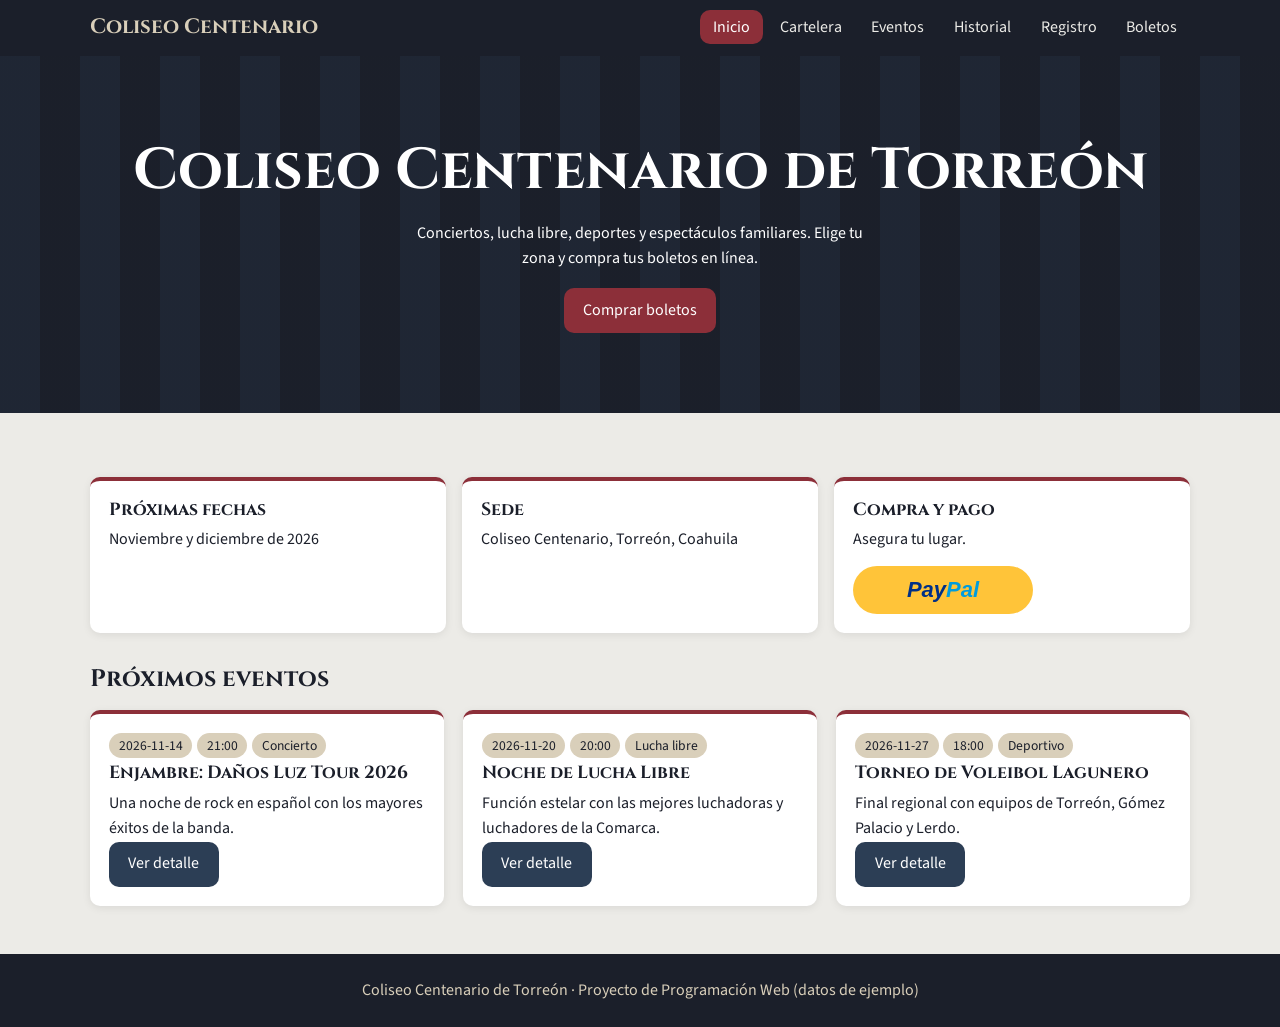
==== Web/index.html @ 9a9e8e97 "Version NO final del proyecto" ====
<!DOCTYPE html>
<html lang="es">
<head>
<meta charset="UTF-8">
<meta name="viewport" content="width=device-width, initial-scale=1.0">
<title>Inicio | Coliseo Centenario</title>
<link href="https://fonts.googleapis.com/css2?family=Cinzel:wght@600;700&family=Source+Sans+3:wght@400;600&display=swap" rel="stylesheet">
<link rel="stylesheet" href="../Estilos/estilos.css">
<script src="app.js"></script>
</head>
<body data-pagina="index">
<header class="cabecera" id="cabecera"></header>
<section class="banner"><div class="contenedor"><h1>Coliseo Centenario de Torreón</h1><p>Conciertos, lucha libre, deportes y espectáculos familiares. Elige tu zona y compra tus boletos en línea.</p><a class="btn" href="boletos.html">Comprar boletos</a></div></section>
<main><div class="contenedor"><div class="datos"><div class="tarjeta"><h3>Próximas fechas</h3><p>Noviembre y diciembre de 2026</p></div><div class="tarjeta"><h3>Sede</h3><p>Coliseo Centenario, Torreón, Coahuila</p></div><div class="tarjeta"><h3>Compra y pago</h3><p>Asegura tu lugar.</p><a href="boletos.html"><img class="paypal" src="../Recursos/paypal.svg" alt="Pagar con PayPal"></a></div></div><h2>Próximos eventos</h2><div class="grid" id="proximos"></div></div></main>
<footer class="pie" id="pie"></footer>
</body>
</html>
---- Estilos/estilos.css ----
:root{--tinta:#1b1f2a;--piedra:#ecebe7;--arena:#d9cfba;--sangre:#8c2f39;--azul:#2c3e55;--blanco:#fff;--r:10px}
*{box-sizing:border-box;margin:0}
body{font-family:"Source Sans 3",system-ui,sans-serif;color:var(--tinta);background:var(--piedra);line-height:1.6}
h1,h2,h3{font-family:Cinzel,Georgia,serif;line-height:1.2}
a{color:var(--sangre)}
:focus-visible{outline:3px solid var(--sangre);outline-offset:2px}
.contenedor{width:min(1100px,92%);margin:auto}
.cabecera{background:var(--tinta);position:sticky;top:0;z-index:5}
.cabecera .contenedor{display:flex;justify-content:space-between;align-items:center;flex-wrap:wrap;gap:.5rem;padding:.7rem 0}
.logo{font-family:Cinzel,serif;color:var(--arena);font-size:1.3rem;text-decoration:none;font-weight:700}
.menu{display:flex;flex-wrap:wrap;gap:.25rem;list-style:none;padding:0}
.menu a{color:var(--piedra);text-decoration:none;padding:.4rem .8rem;border-radius:var(--r)}
.menu a:hover,.menu a.activo{background:var(--sangre);color:var(--blanco)}
.banner{background:linear-gradient(rgba(27,31,42,.78),rgba(27,31,42,.78)),repeating-linear-gradient(90deg,var(--azul) 0 40px,var(--tinta) 40px 80px);color:var(--blanco);padding:5rem 0;text-align:center}
.banner h1{font-size:clamp(2rem,6vw,3.6rem)}
.banner p{max-width:60ch;margin:1rem auto}
main{padding:2rem 0 3rem}
main h2{margin-bottom:1rem}
.grid{display:grid;gap:1.2rem;grid-template-columns:repeat(auto-fit,minmax(250px,1fr))}
.datos{display:grid;grid-template-columns:repeat(3,1fr);gap:1rem;margin:2rem 0}
.tarjeta{background:var(--blanco);border-radius:var(--r);padding:1.2rem;border-top:4px solid var(--sangre);box-shadow:0 2px 8px rgba(0,0,0,.08)}
.tarjeta h3{font-size:1.1rem;margin-bottom:.4rem}
.etiqueta{display:inline-block;background:var(--arena);padding:.1rem .6rem;border-radius:99px;font-size:.85rem;margin:0 .3rem .3rem 0}
.btn{display:inline-block;background:var(--sangre);color:var(--blanco);padding:.6rem 1.2rem;border:0;border-radius:var(--r);font:inherit;cursor:pointer;text-decoration:none}
.btn:hover{background:var(--tinta)}
.btn.sec{background:var(--azul)}
.paypal{height:48px;display:block;margin-top:.8rem}
.filtros{display:flex;flex-wrap:wrap;gap:1rem;background:var(--arena);padding:1rem;border-radius:var(--r);margin-bottom:1.5rem}
label{display:flex;flex-direction:column;font-weight:600;gap:.25rem}
input,select,textarea{font:inherit;padding:.55rem;border:1px solid #9aa;border-radius:6px;background:var(--blanco);min-width:200px}
form{background:var(--blanco);padding:1.5rem;border-radius:var(--r);display:grid;gap:1rem;max-width:640px}
input.error,select.error,textarea.error{border-color:#c00;background:#fff3f3}
.msg-error{color:#b00;font-size:.9rem;font-weight:400}
.oculto{display:none!important}
.campos{display:grid;gap:1rem}
.ok{background:#e4f3e6;border-left:5px solid #2c7a3d;padding:1rem;border-radius:6px;margin-top:1rem}
.precio{font-family:Cinzel,serif;font-size:2.4rem;color:var(--sangre)}
.pie{background:var(--tinta);color:var(--arena);text-align:center;padding:1.5rem 0}
@media(max-width:700px){.datos{grid-template-columns:1fr}.menu{width:100%}.filtros label,input,select{width:100%}}
@media(prefers-reduced-motion:no-preference){.tarjeta{transition:transform .2s}.tarjeta:hover{transform:translateY(-3px)}}
.mapa{width:min(460px,100%);display:block;margin:auto}
.zona{cursor:pointer;opacity:.82;transition:opacity .15s}
.zona:hover,.zona.sel{opacity:1}
.zona.sel{filter:drop-shadow(0 0 4px #000)}
.zona.agotada{opacity:.2;cursor:not-allowed}
.escenario{fill:var(--tinta)}
.mapa text{font:600 10px Arial;fill:#fff;pointer-events:none}
.leyenda{display:flex;flex-wrap:wrap;gap:.5rem;margin:1rem 0}
.compra{display:grid;grid-template-columns:1.2fr 1fr;gap:1.5rem}
@media(max-width:800px){.compra{grid-template-columns:1fr}}
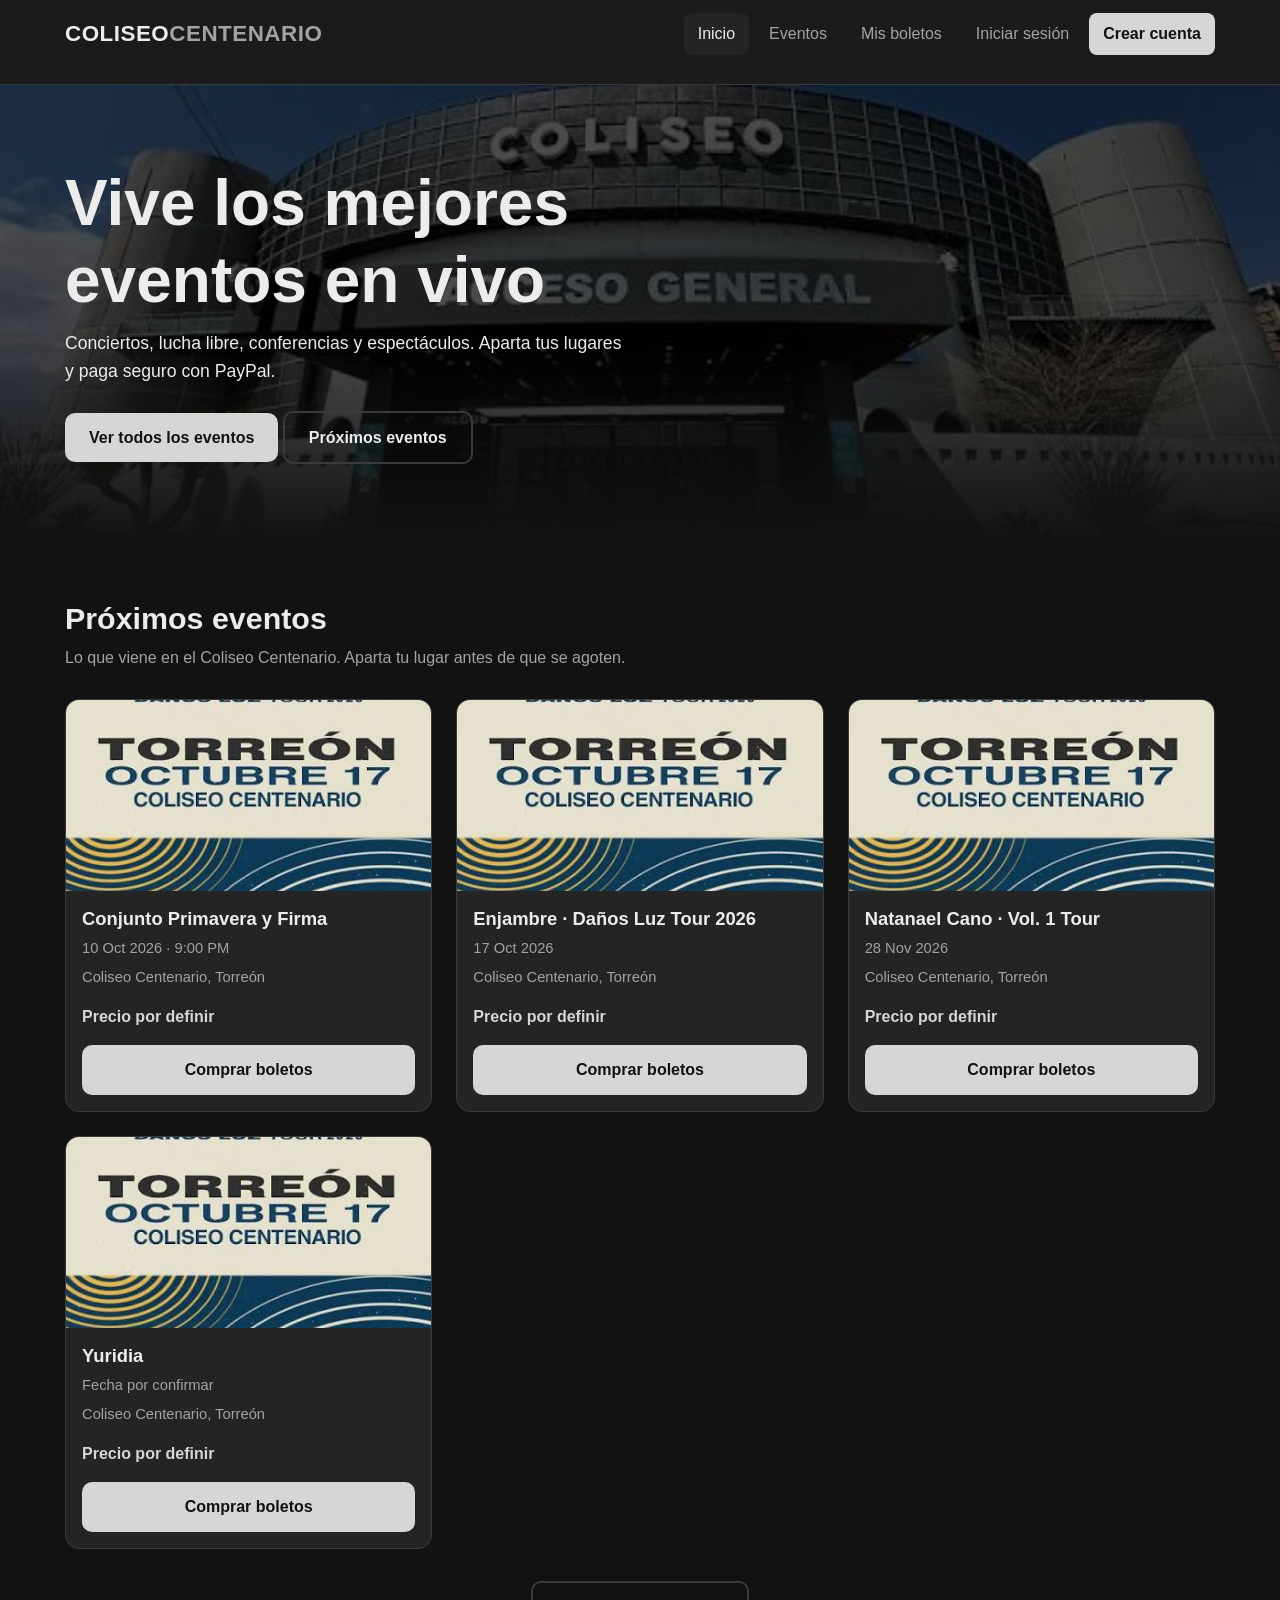
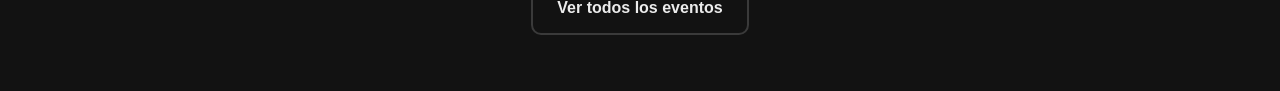
==== commit 24a84479: "reestructuracion de la pagina" ====
--- a/Web/index.html
+++ b/Web/index.html
@@ -1,17 +1,110 @@
 <!DOCTYPE html>
-<html lang="es">
+<html lang="en">
 <head>
-<meta charset="UTF-8">
-<meta name="viewport" content="width=device-width, initial-scale=1.0">
-<title>Inicio | Coliseo Centenario</title>
-<link href="https://fonts.googleapis.com/css2?family=Cinzel:wght@600;700&family=Source+Sans+3:wght@400;600&display=swap" rel="stylesheet">
-<link rel="stylesheet" href="../Estilos/estilos.css">
-<script src="app.js"></script>
+    <meta charset="UTF-8">
+    <meta name="viewport" content="width=device-width, initial-scale=1.0">
+    <title>ColiseoCentenario</title>
+    <link rel="stylesheet" href="../Estilos/estilos.css">
 </head>
-<body data-pagina="index">
-<header class="cabecera" id="cabecera"></header>
-<section class="banner"><div class="contenedor"><h1>Coliseo Centenario de Torreón</h1><p>Conciertos, lucha libre, deportes y espectáculos familiares. Elige tu zona y compra tus boletos en línea.</p><a class="btn" href="boletos.html">Comprar boletos</a></div></section>
-<main><div class="contenedor"><div class="datos"><div class="tarjeta"><h3>Próximas fechas</h3><p>Noviembre y diciembre de 2026</p></div><div class="tarjeta"><h3>Sede</h3><p>Coliseo Centenario, Torreón, Coahuila</p></div><div class="tarjeta"><h3>Compra y pago</h3><p>Asegura tu lugar.</p><a href="boletos.html"><img class="paypal" src="../Recursos/paypal.svg" alt="Pagar con PayPal"></a></div></div><h2>Próximos eventos</h2><div class="grid" id="proximos"></div></div></main>
-<footer class="pie" id="pie"></footer>
+<body>
+    <!-- =============== MENÚ============================ -->
+    <header class="encabezado">
+        <div class="contenedor barra">
+            <a href="index.html" class="logo">COLISEO<span>CENTENARIO</span></a>
+
+            <nav class="menu">
+                <a href="index.html" class="activo">Inicio</a>
+                <a href="#">Eventos</a>
+                <a href="#">Mis boletos</a>
+                <a href="#">Iniciar sesión</a>
+                <a href="Registro.html" class="boton-menu">Crear cuenta</a>
+            </nav>
+        </div>
+    </header>
+
+    <!-- =============== baner coliseo============================ -->
+    <section class="banner">
+        <img src="../Recursos/coliseo.jpg" alt="Vista del coliseo" class="banner-imagen">
+
+        <div class="contenedor banner-texto">
+            <h1 class="banner-titulo">Vive los mejores eventos en vivo</h1>
+            <p class="banner-descripcion">Conciertos, lucha libre, conferencias y espectáculos. 
+                Aparta tus lugares y paga seguro con PayPal.</p>
+            <a href="#" class="boton">Ver todos los eventos</a>
+            <a href="#proximos" class="boton boton-borde">Próximos eventos</a>
+        </div>
+    </section>
+
+    <!-- =============== proximos============================ -->
+    <section class="seccion" id="proximos">
+    <div class="contenedor">
+
+        <h2 class="seccion-titulo">Próximos eventos</h2>
+        <p class="seccion-subtitulo">Lo que viene en el Coliseo Centenario. Aparta tu lugar antes de que se agoten.</p>
+ 
+        <div class="rejilla">
+        <!-- Evento 2 -->
+            <article class="evento">
+                <div class="evento-cartel">
+                    <img src="../Recursos/enjambre.jpg" alt="Cartel de Conjunto Primavera y Firma" class="evento-imagen">
+                </div>
+                <div class="evento-info">
+                    <h3 class="evento-titulo">Conjunto Primavera y Firma</h3>
+                    <p class="evento-dato">10 Oct 2026 · 9:00 PM</p>
+                    <p class="evento-dato">Coliseo Centenario, Torreón</p>
+                    <p class="evento-precio">Precio por definir</p>
+                    <a href="#" class="boton boton-completo">Comprar boletos</a>
+                </div>
+        </article>
+ 
+        <!-- Evento 3 -->
+        <article class="evento">
+          <div class="evento-cartel">
+            <img src="../Recursos/enjambre.jpg" alt="Cartel de Enjambre, Daños Luz Tour 2026" class="evento-imagen">
+          </div>
+          <div class="evento-info">
+            <h3 class="evento-titulo">Enjambre · Daños Luz Tour 2026</h3>
+            <p class="evento-dato">17 Oct 2026</p>
+            <p class="evento-dato">Coliseo Centenario, Torreón</p>
+            <p class="evento-precio">Precio por definir</p>
+            <a href="#" class="boton boton-completo">Comprar boletos</a>
+          </div>
+        </article>
+        <!-- Evento 8 -->
+        <article class="evento">
+          <div class="evento-cartel">
+            <img src="../Recursos/enjambre.jpg" alt="Cartel de Natanael Cano, Vol. 1 Tour" class="evento-imagen">
+          </div>
+          <div class="evento-info">
+            <h3 class="evento-titulo">Natanael Cano · Vol. 1 Tour</h3>
+            <p class="evento-dato">28 Nov 2026</p>
+            <p class="evento-dato">Coliseo Centenario, Torreón</p>
+            <p class="evento-precio">Precio por definir</p>
+            <a href="#" class="boton boton-completo">Comprar boletos</a>
+          </div>
+        </article>
+ 
+        <!-- Evento 9 -->
+        <article class="evento">
+          <div class="evento-cartel">
+            <img src="../Recursos/enjambre.jpg" alt="Cartel de Yuridia" class="evento-imagen">
+          </div>
+          <div class="evento-info">
+            <h3 class="evento-titulo">Yuridia</h3>
+            <p class="evento-dato">Fecha por confirmar</p>
+            <p class="evento-dato">Coliseo Centenario, Torreón</p>
+            <p class="evento-precio">Precio por definir</p>
+            <a href="#" class="boton boton-completo">Comprar boletos</a>
+          </div>
+        </article>
+ 
+      </div>
+ 
+      <div class="seccion-final">
+        <a href="#" class="boton boton-borde">Ver todos los eventos</a>
+      </div>
+ 
+    </div>
+  </section>
 </body>
 </html>
--- a/Estilos/estilos.css
+++ b/Estilos/estilos.css
@@ -1,50 +1,347 @@
-:root{--tinta:#1b1f2a;--piedra:#ecebe7;--arena:#d9cfba;--sangre:#8c2f39;--azul:#2c3e55;--blanco:#fff;--r:10px}
-*{box-sizing:border-box;margin:0}
-body{font-family:"Source Sans 3",system-ui,sans-serif;color:var(--tinta);background:var(--piedra);line-height:1.6}
-h1,h2,h3{font-family:Cinzel,Georgia,serif;line-height:1.2}
-a{color:var(--sangre)}
-:focus-visible{outline:3px solid var(--sangre);outline-offset:2px}
-.contenedor{width:min(1100px,92%);margin:auto}
-.cabecera{background:var(--tinta);position:sticky;top:0;z-index:5}
-.cabecera .contenedor{display:flex;justify-content:space-between;align-items:center;flex-wrap:wrap;gap:.5rem;padding:.7rem 0}
-.logo{font-family:Cinzel,serif;color:var(--arena);font-size:1.3rem;text-decoration:none;font-weight:700}
-.menu{display:flex;flex-wrap:wrap;gap:.25rem;list-style:none;padding:0}
-.menu a{color:var(--piedra);text-decoration:none;padding:.4rem .8rem;border-radius:var(--r)}
-.menu a:hover,.menu a.activo{background:var(--sangre);color:var(--blanco)}
-.banner{background:linear-gradient(rgba(27,31,42,.78),rgba(27,31,42,.78)),repeating-linear-gradient(90deg,var(--azul) 0 40px,var(--tinta) 40px 80px);color:var(--blanco);padding:5rem 0;text-align:center}
-.banner h1{font-size:clamp(2rem,6vw,3.6rem)}
-.banner p{max-width:60ch;margin:1rem auto}
-main{padding:2rem 0 3rem}
-main h2{margin-bottom:1rem}
-.grid{display:grid;gap:1.2rem;grid-template-columns:repeat(auto-fit,minmax(250px,1fr))}
-.datos{display:grid;grid-template-columns:repeat(3,1fr);gap:1rem;margin:2rem 0}
-.tarjeta{background:var(--blanco);border-radius:var(--r);padding:1.2rem;border-top:4px solid var(--sangre);box-shadow:0 2px 8px rgba(0,0,0,.08)}
-.tarjeta h3{font-size:1.1rem;margin-bottom:.4rem}
-.etiqueta{display:inline-block;background:var(--arena);padding:.1rem .6rem;border-radius:99px;font-size:.85rem;margin:0 .3rem .3rem 0}
-.btn{display:inline-block;background:var(--sangre);color:var(--blanco);padding:.6rem 1.2rem;border:0;border-radius:var(--r);font:inherit;cursor:pointer;text-decoration:none}
-.btn:hover{background:var(--tinta)}
-.btn.sec{background:var(--azul)}
-.paypal{height:48px;display:block;margin-top:.8rem}
-.filtros{display:flex;flex-wrap:wrap;gap:1rem;background:var(--arena);padding:1rem;border-radius:var(--r);margin-bottom:1.5rem}
-label{display:flex;flex-direction:column;font-weight:600;gap:.25rem}
-input,select,textarea{font:inherit;padding:.55rem;border:1px solid #9aa;border-radius:6px;background:var(--blanco);min-width:200px}
-form{background:var(--blanco);padding:1.5rem;border-radius:var(--r);display:grid;gap:1rem;max-width:640px}
-input.error,select.error,textarea.error{border-color:#c00;background:#fff3f3}
-.msg-error{color:#b00;font-size:.9rem;font-weight:400}
-.oculto{display:none!important}
-.campos{display:grid;gap:1rem}
-.ok{background:#e4f3e6;border-left:5px solid #2c7a3d;padding:1rem;border-radius:6px;margin-top:1rem}
-.precio{font-family:Cinzel,serif;font-size:2.4rem;color:var(--sangre)}
-.pie{background:var(--tinta);color:var(--arena);text-align:center;padding:1.5rem 0}
-@media(max-width:700px){.datos{grid-template-columns:1fr}.menu{width:100%}.filtros label,input,select{width:100%}}
-@media(prefers-reduced-motion:no-preference){.tarjeta{transition:transform .2s}.tarjeta:hover{transform:translateY(-3px)}}
-.mapa{width:min(460px,100%);display:block;margin:auto}
-.zona{cursor:pointer;opacity:.82;transition:opacity .15s}
-.zona:hover,.zona.sel{opacity:1}
-.zona.sel{filter:drop-shadow(0 0 4px #000)}
-.zona.agotada{opacity:.2;cursor:not-allowed}
-.escenario{fill:var(--tinta)}
-.mapa text{font:600 10px Arial;fill:#fff;pointer-events:none}
-.leyenda{display:flex;flex-wrap:wrap;gap:.5rem;margin:1rem 0}
-.compra{display:grid;grid-template-columns:1.2fr 1fr;gap:1.5rem}
-@media(max-width:800px){.compra{grid-template-columns:1fr}}
+:root {
+    --fondo: #121212;
+    --fondo-2: #1b1b1b;
+    --tarjeta: #242424;
+    --texto: #ececec;
+    --texto-suave: #a3a3a3;
+    --acento: #d6d6d6;
+    --borde: #3a3a3a;
+}
+
+/* =======reglas globales======== */
+* {
+    box-sizing: border-box;
+    margin: 0;
+    padding: 0;
+}
+
+body {
+    font-family: "Segoe UI", Roboto, Arial, sans-serif;
+    background: var(--fondo);
+    color: var(--texto);
+    line-height: 1.6;
+}
+
+a {
+    color: inherit;
+    text-decoration: none;
+}
+
+.contenedor {
+    width: 92%;
+    max-width: 1150px;
+    margin: 0 auto;
+}
+
+
+/* =======menu======== */
+.encabezado {
+    background: var(--fondo-2);
+    border-bottom: 1px solid var(--borde);
+    position: sticky;
+    top: 0;
+    z-index: 50;
+}
+ 
+.barra {
+    display: flex;
+    align-items: center;
+    justify-content: space-between;
+    flex-wrap: wrap;
+    min-height: 68px;
+    margin: 0 auto 1rem auto;
+}
+ 
+.logo {
+    font-size: 1.4rem;
+    font-weight: 800;
+    letter-spacing: 0.5px;
+}
+ 
+.logo span {
+    color: var(--texto-suave);
+}
+ 
+.menu {
+    display: flex;
+    align-items: center;
+    flex-wrap: wrap;
+    gap: 6px;
+}
+ 
+.menu a {
+    padding: 8px 14px;
+    border-radius: 8px;
+    color: var(--texto-suave);
+    font-weight: 500;
+}
+ 
+.menu a:hover {
+    color: var(--texto);
+    background: var(--tarjeta);
+}
+ 
+.menu a.activo {
+    color: var(--texto);
+    background: var(--tarjeta);
+}
+ 
+.menu .boton-menu {
+    background: var(--acento);
+    color: var(--fondo);
+    font-weight: 700;
+}
+ 
+.menu .boton-menu:hover {
+    background: #ffffff;
+    color: var(--fondo);
+}
+
+/* =======Baner======== */
+.banner {
+    position: relative;
+    min-height: 440px;
+    display: flex;
+    align-items: center;
+    background: #000000;
+    overflow: hidden;
+}
+ 
+.banner-imagen {
+    position: absolute;
+    top: 0;
+    left: 0;
+    width: 100%;
+    height: 100%;
+    object-fit: cover;
+    opacity: 0.3;
+}
+ 
+.banner::after {
+    content: "";
+    position: absolute;
+    top: 0;
+    left: 0;
+    width: 100%;
+    height: 100%;
+    background: linear-gradient(to bottom, transparent 55%, var(--fondo));
+    pointer-events: none;
+}
+ 
+.banner-texto {
+    position: relative;
+    z-index: 1;
+    padding: 80px 0;
+}
+ 
+.banner-titulo {
+    font-size: 4rem;
+    line-height: 1.2;
+    max-width: 700px;
+    margin-bottom: 10px;
+}
+ 
+.banner-descripcion {
+    font-size: 1.1rem;
+    max-width: 560px;
+    margin-bottom: 26px;
+}
+
+/* =======boton bvaner======== */
+.boton {
+    display: inline-block;
+    padding: 12px 24px;
+    border-radius: 10px;
+    background: var(--acento);
+    color: var(--fondo);
+    font-weight: 700;
+    text-align: center;
+    cursor: pointer;
+}
+ 
+.boton:hover {
+    background: #ffffff;
+}
+ 
+.boton-borde {
+    background: transparent;
+    border: 2px solid var(--borde);
+    color: var(--texto);
+}
+ 
+.boton-borde:hover {
+    background: var(--tarjeta);
+}
+ 
+.boton-completo {
+    display: block;
+    width: 100%;
+    margin-top: 10px;
+}
+
+/* =======Eventos======== */
+.seccion {
+    padding: 56px 0;
+}
+ 
+.seccion-titulo {
+    font-size: 1.9rem;
+    line-height: 1.2;
+    margin-bottom: 8px;
+}
+ 
+.seccion-subtitulo {
+    color: var(--texto-suave);
+    margin-bottom: 28px;
+}
+ 
+.seccion-final {
+    text-align: center;
+    margin-top: 32px;
+}
+ 
+.rejilla {
+    display: grid;
+    grid-template-columns: repeat(auto-fill, minmax(300px, 1fr));
+    gap: 24px;
+}
+ 
+.evento {
+    display: flex;
+    flex-direction: column;
+    background: var(--tarjeta);
+    border: 1px solid var(--borde);
+    border-radius: 14px;
+    overflow: hidden;
+}
+ 
+.evento:hover {
+    border-color: var(--acento);
+}
+ 
+.evento-cartel {
+    width: 100%;
+    aspect-ratio: 587 / 307;
+    background: var(--fondo-2);
+    overflow: hidden;
+}
+ 
+.evento-imagen {
+    display: block;
+    width: 100%;
+    height: 100%;
+    object-fit: cover;
+}
+ 
+.evento-info {
+    display: flex;
+    flex-direction: column;
+    flex: 1;
+    gap: 6px;
+    padding: 16px;
+}
+ 
+.evento-titulo {
+    font-size: 1.15rem;
+    line-height: 1.3;
+}
+ 
+.evento-dato {
+    color: var(--texto-suave);
+    font-size: 0.92rem;
+}
+ 
+.evento-precio {
+    margin-top: auto;
+    padding-top: 8px;
+    color: var(--acento);
+    font-weight: 700;
+}
+
+/* =======Formulario======== */
+.pagina-centrada {
+    display: flex;
+    align-items: center;
+    justify-content: center;
+    min-height: 80vh;
+    padding: 40px 0;
+}
+ 
+.formulario {
+    width: 100%;
+    max-width: 440px;
+    padding: 32px;
+    background: var(--tarjeta);
+    border: 1px solid var(--borde);
+    border-radius: 14px;
+}
+ 
+.formulario-titulo {
+    font-size: 1.7rem;
+    line-height: 1.2;
+    margin-bottom: 6px;
+}
+
+.formulario-subtitulo {
+    color: var(--texto-suave);
+    margin-bottom: 24px;
+}
+
+.campo {
+    margin-bottom: 16px;
+}
+
+.campo-etiqueta {
+    display: block;
+    margin-bottom: 6px;
+    font-size: 0.92rem;
+    font-weight: 600;
+}
+ 
+.campo-opcional {
+    color: var(--texto-suave);
+    font-weight: 400;
+}
+ 
+.campo-entrada {
+    width: 100%;
+    padding: 12px 14px;
+    background: var(--fondo);
+    border: 1px solid var(--borde);
+    border-radius: 10px;
+    color: var(--texto);
+    font-family: inherit;
+    font-size: 1rem;
+}
+ 
+.campo-entrada:focus {
+    outline: 2px solid var(--acento);
+    border-color: transparent;
+}
+ 
+.formulario-terminos {
+    display: flex;
+    align-items: flex-start;
+    gap: 8px;
+    margin-bottom: 20px;
+    color: var(--texto-suave);
+    font-size: 0.88rem;
+}
+ 
+.formulario-casilla {
+    margin-top: 4px;
+    accent-color: var(--acento);
+}
+ 
+.formulario-enlace {
+    color: var(--acento);
+    font-weight: 600;
+    text-decoration: underline;
+}
+ 
+.formulario-pie {
+    margin-top: 18px;
+    color: var(--texto-suave);
+    font-size: 0.92rem;
+    text-align: center;
+}
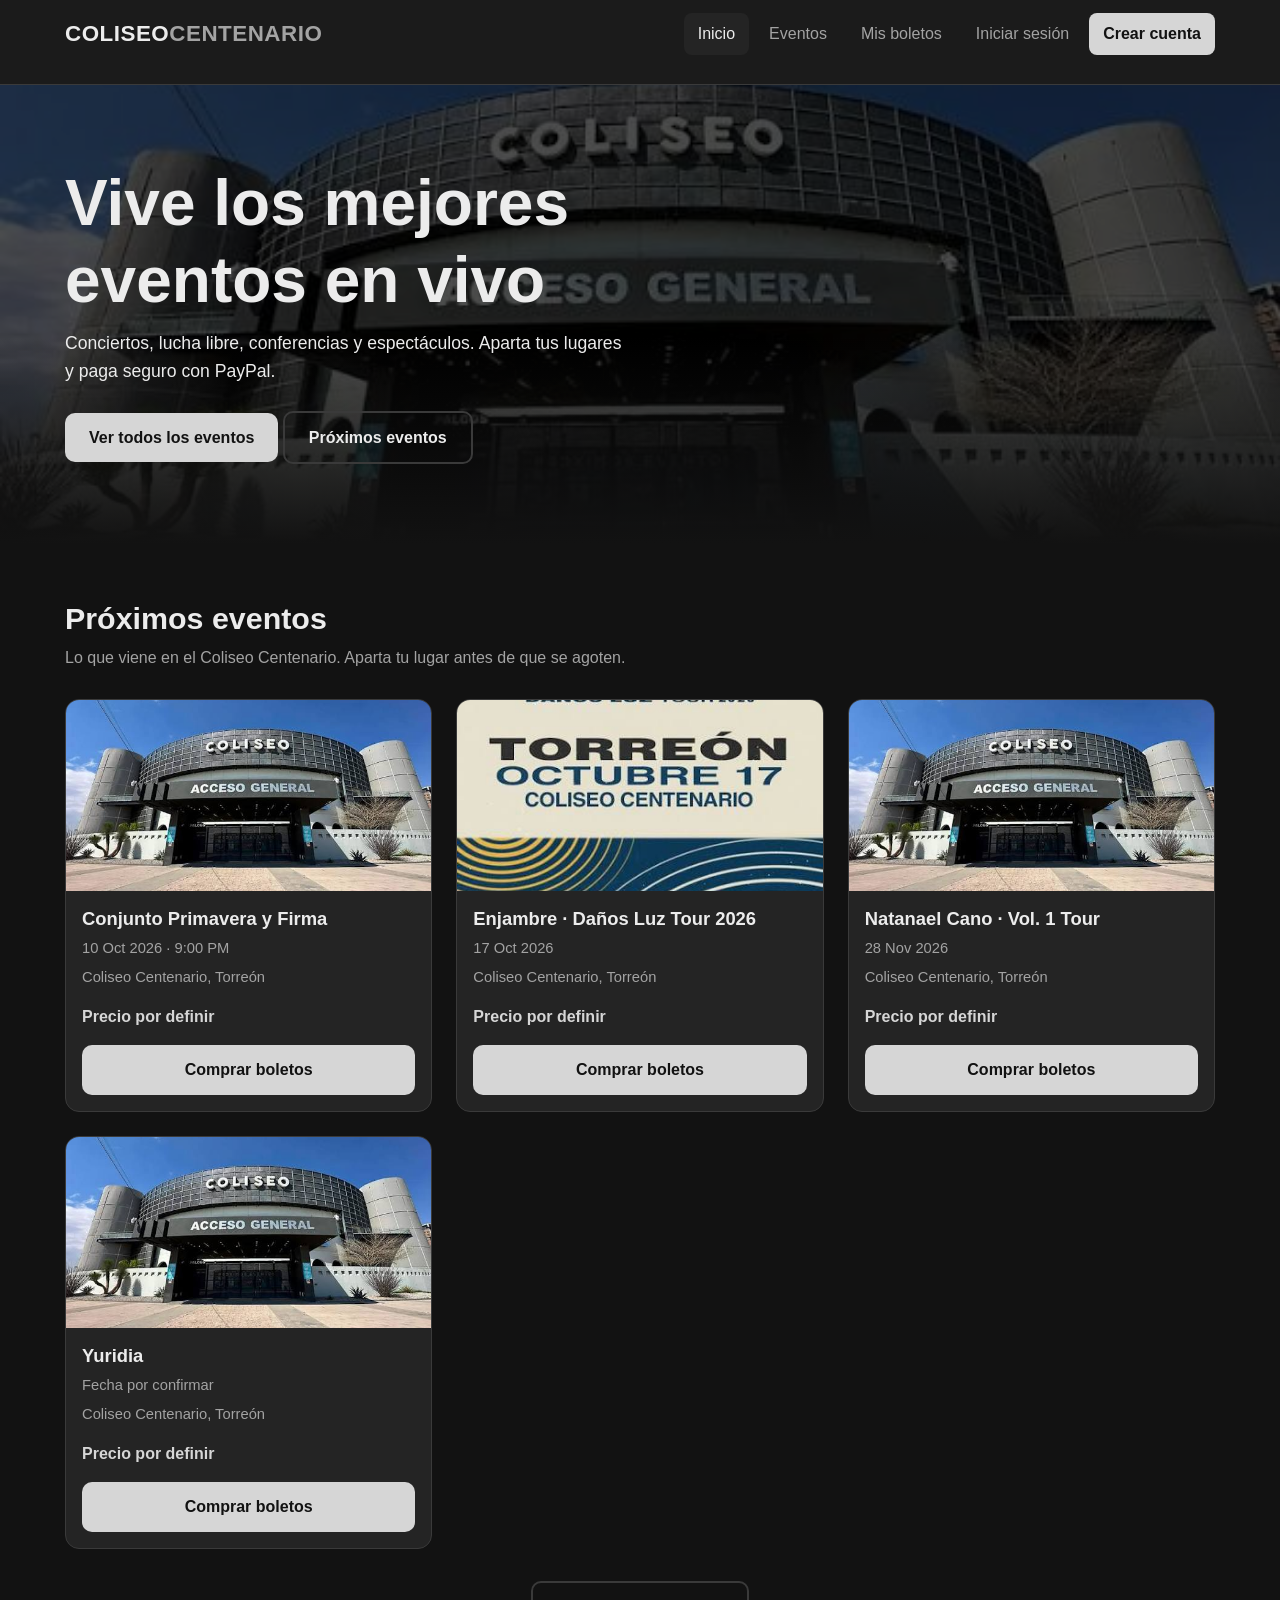
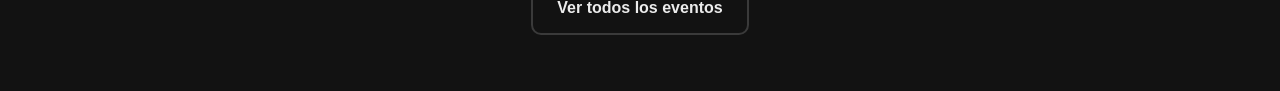
==== commit 53fbfb05: "agrege sesiones, eventos y mis boletos" ====
--- a/Web/index.html
+++ b/Web/index.html
@@ -14,9 +14,9 @@
 
             <nav class="menu">
                 <a href="index.html" class="activo">Inicio</a>
-                <a href="#">Eventos</a>
-                <a href="#">Mis boletos</a>
-                <a href="#">Iniciar sesión</a>
+                <a href="Eventos.html">Eventos</a>
+                <a href="MisBoletos.html">Mis boletos</a>
+                <a href="Iniciar.html">Iniciar sesión</a>
                 <a href="Registro.html" class="boton-menu">Crear cuenta</a>
             </nav>
         </div>
@@ -41,12 +41,12 @@
 
         <h2 class="seccion-titulo">Próximos eventos</h2>
         <p class="seccion-subtitulo">Lo que viene en el Coliseo Centenario. Aparta tu lugar antes de que se agoten.</p>
- 
+
         <div class="rejilla">
-        <!-- Evento 2 -->
+        <!-- Evento  -->
             <article class="evento">
                 <div class="evento-cartel">
-                    <img src="../Recursos/enjambre.jpg" alt="Cartel de Conjunto Primavera y Firma" class="evento-imagen">
+                    <img src="../Recursos/coliseo.jpg"  class="evento-imagen">
                 </div>
                 <div class="evento-info">
                     <h3 class="evento-titulo">Conjunto Primavera y Firma</h3>
@@ -56,11 +56,11 @@
                     <a href="#" class="boton boton-completo">Comprar boletos</a>
                 </div>
         </article>
- 
+        
         <!-- Evento 3 -->
         <article class="evento">
           <div class="evento-cartel">
-            <img src="../Recursos/enjambre.jpg" alt="Cartel de Enjambre, Daños Luz Tour 2026" class="evento-imagen">
+            <img src="../Recursos/enjambre.jpg"  class="evento-imagen">
           </div>
           <div class="evento-info">
             <h3 class="evento-titulo">Enjambre · Daños Luz Tour 2026</h3>
@@ -73,7 +73,7 @@
         <!-- Evento 8 -->
         <article class="evento">
           <div class="evento-cartel">
-            <img src="../Recursos/enjambre.jpg" alt="Cartel de Natanael Cano, Vol. 1 Tour" class="evento-imagen">
+            <img src="../Recursos/coliseo.jpg"  class="evento-imagen">
           </div>
           <div class="evento-info">
             <h3 class="evento-titulo">Natanael Cano · Vol. 1 Tour</h3>
@@ -83,11 +83,11 @@
             <a href="#" class="boton boton-completo">Comprar boletos</a>
           </div>
         </article>
- 
+        
         <!-- Evento 9 -->
         <article class="evento">
           <div class="evento-cartel">
-            <img src="../Recursos/enjambre.jpg" alt="Cartel de Yuridia" class="evento-imagen">
+            <img src="../Recursos/coliseo.jpg"  class="evento-imagen">
           </div>
           <div class="evento-info">
             <h3 class="evento-titulo">Yuridia</h3>
@@ -97,13 +97,13 @@
             <a href="#" class="boton boton-completo">Comprar boletos</a>
           </div>
         </article>
- 
+        
       </div>
- 
+      
       <div class="seccion-final">
         <a href="#" class="boton boton-borde">Ver todos los eventos</a>
       </div>
- 
+      
     </div>
   </section>
 </body>
--- a/Estilos/estilos.css
+++ b/Estilos/estilos.css
@@ -8,7 +8,7 @@
     --borde: #3a3a3a;
 }
 
-/* =======reglas globales======== */
+/* =======reglas globales======================================================== */
 * {
     box-sizing: border-box;
     margin: 0;
@@ -34,7 +34,7 @@
 }
 
 
-/* =======menu======== */
+/* =======menu========================================================*/
 .encabezado {
     background: var(--fondo-2);
     border-bottom: 1px solid var(--borde);
@@ -97,7 +97,7 @@
     color: var(--fondo);
 }
 
-/* =======Baner======== */
+/* =======Baner========================================================= */
 .banner {
     position: relative;
     min-height: 440px;
@@ -147,7 +147,7 @@
     margin-bottom: 26px;
 }
 
-/* =======boton bvaner======== */
+/* =======boton bvaner========================================================= */
 .boton {
     display: inline-block;
     padding: 12px 24px;
@@ -179,7 +179,7 @@
     margin-top: 10px;
 }
 
-/* =======Eventos======== */
+/* =======Eventos========================================================= */
 .seccion {
     padding: 56px 0;
 }
@@ -258,7 +258,7 @@
     font-weight: 700;
 }
 
-/* =======Formulario======== */
+/* =======Formulario========================================================= */
 .pagina-centrada {
     display: flex;
     align-items: center;
@@ -344,4 +344,62 @@
     color: var(--texto-suave);
     font-size: 0.92rem;
     text-align: center;
+}
+
+
+
+/* ====== ESTILSO  DE MIS BOLETOS ================================================== */
+.boleto {
+    display: flex;
+    flex-wrap: wrap;
+    margin-bottom: 20px;
+    background: var(--tarjeta);
+    border: 1px solid var(--borde);
+    border-radius: 14px;
+    overflow: hidden;
+}
+ 
+.boleto-imagen {
+    width: 260px;
+    object-fit: cover;
+}
+ 
+.boleto-info {
+    flex: 1 1 260px;
+    padding: 20px;
+}
+ 
+.boleto-titulo {
+    margin-bottom: 8px;
+    font-size: 1.3rem;
+}
+ 
+.boleto-lateral {
+    display: flex;
+    flex-direction: column;
+    justify-content: center;
+    gap: 10px;
+    padding: 20px;
+    background: var(--fondo-2);
+    border-left: 2px dashed var(--borde);
+    text-align: center;
+}
+ 
+.boleto-id {
+    font-family: Consolas, "Courier New", monospace;
+    font-weight: 700;
+}
+
+/* estilos para telefonos */
+@media (max-width: 700px) {
+    .boleto-imagen {
+        width: 100%;
+        height: auto;
+    }
+
+    .boleto-lateral {
+        width: 100%;
+        border-left: none;
+        border-top: 2px dashed var(--borde);
+    }
 }
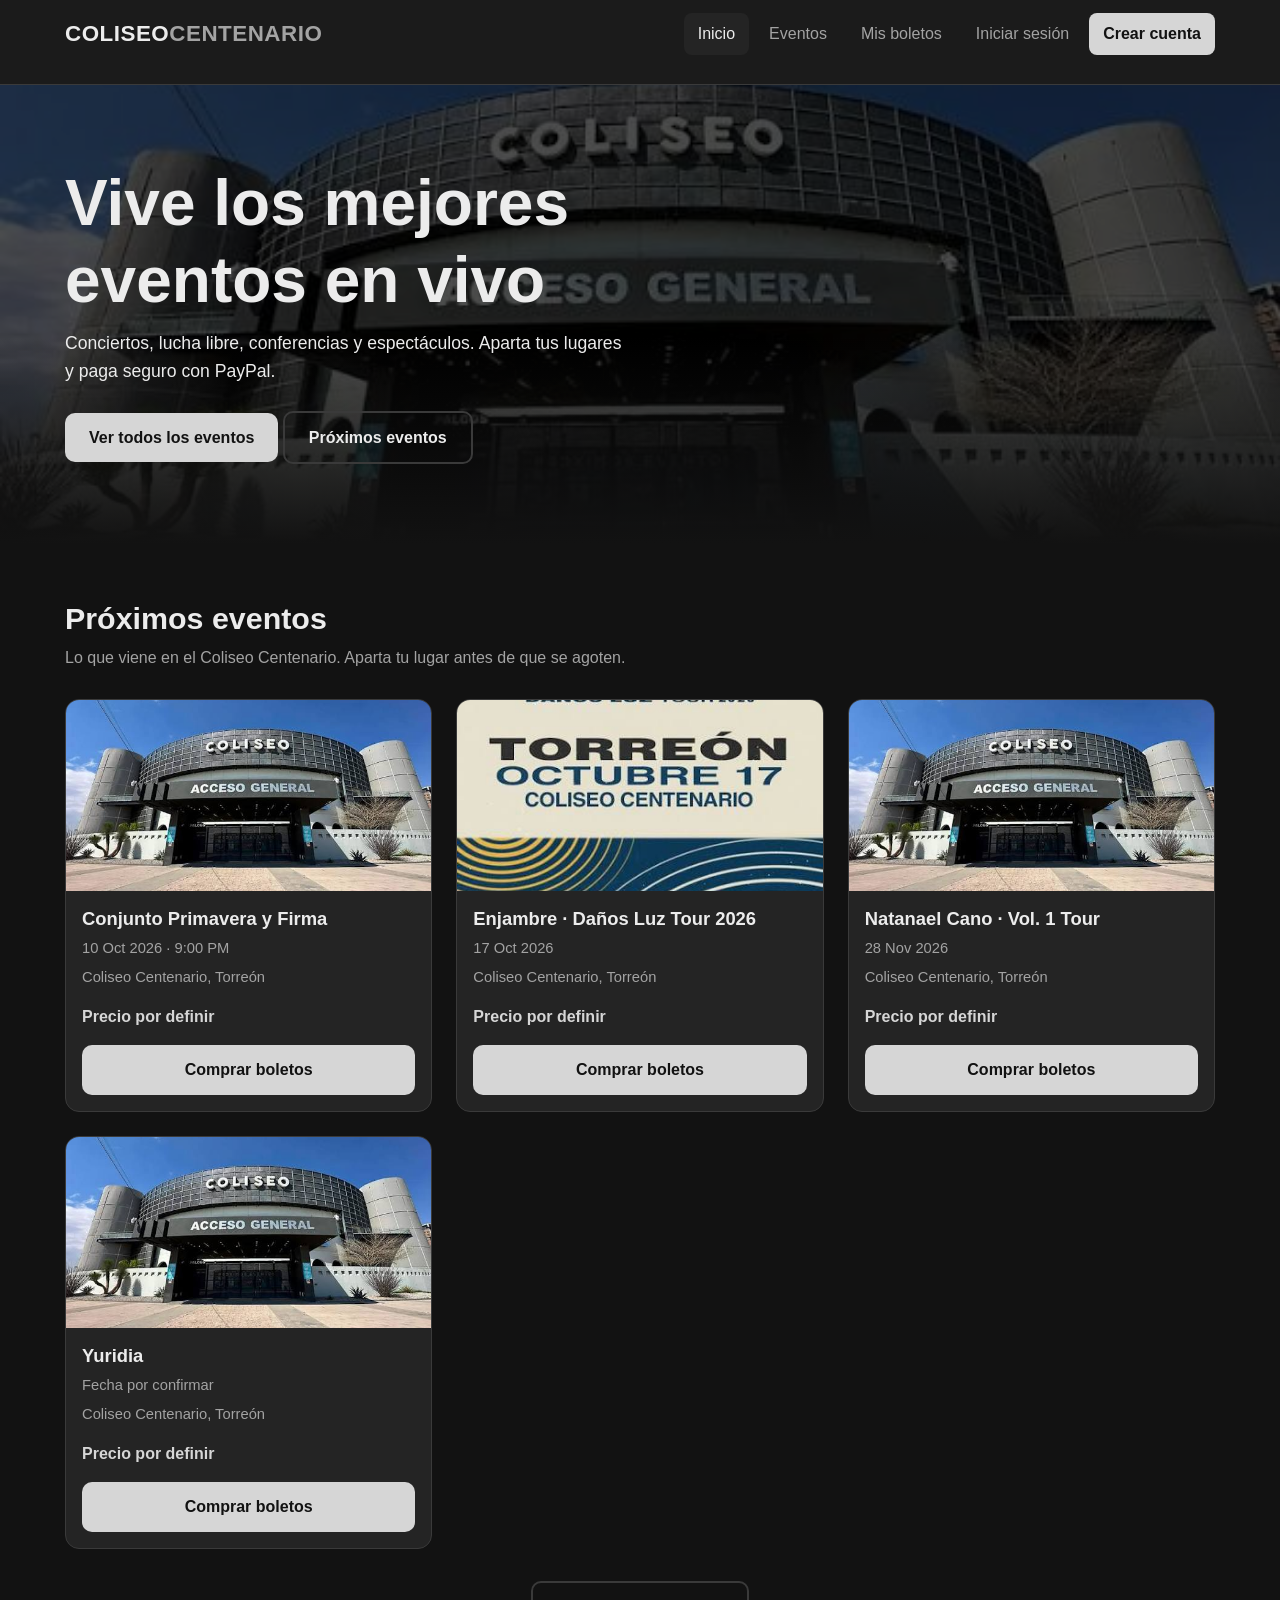
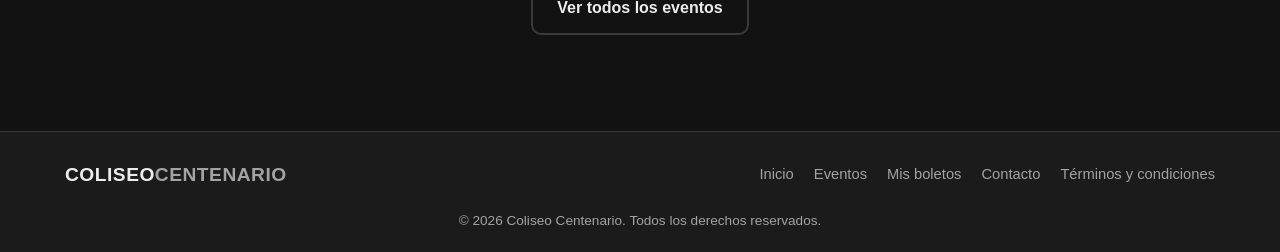
==== commit 006913e9: "footer y hamburguesa" ====
--- a/Web/index.html
+++ b/Web/index.html
@@ -11,6 +11,9 @@
     <header class="encabezado">
         <div class="contenedor barra">
             <a href="index.html" class="logo">COLISEO<span>CENTENARIO</span></a>
+
+            <input type="checkbox" id="menu-casilla" class="menu-casilla">
+            <label for="menu-casilla" class="menu-boton" aria-label="Abrir menú">☰</label>
 
             <nav class="menu">
                 <a href="index.html" class="activo">Inicio</a>
@@ -101,10 +104,31 @@
       </div>
       
       <div class="seccion-final">
-        <a href="#" class="boton boton-borde">Ver todos los eventos</a>
+        <a href="Eventos.html" class="boton boton-borde">Ver todos los eventos</a>
       </div>
       
     </div>
   </section>
+
+
+
+  <footer class="pie">
+    <div class="contenedor pie-contenido">
+      
+      <p class="pie-logo">COLISEO<span>CENTENARIO</span></p>
+      
+      <nav class="pie-enlaces">
+        <a href="index.html">Inicio</a>
+        <a href="eventos.html">Eventos</a>
+        <a href="mis-boletos.html">Mis boletos</a>
+        <a href="#">Contacto</a>
+        <a href="#">Términos y condiciones</a>
+      </nav>
+      
+    </div>
+    
+    <p class="pie-copy">© 2026 Coliseo Centenario. Todos los derechos reservados.</p>
+  </footer>
+  
 </body>
 </html>
--- a/Estilos/estilos.css
+++ b/Estilos/estilos.css
@@ -32,6 +32,7 @@
     max-width: 1150px;
     margin: 0 auto;
 }
+
 
 
 /* =======menu========================================================*/
@@ -402,4 +403,85 @@
         border-left: none;
         border-top: 2px dashed var(--borde);
     }
+}
+
+
+/* =======menu hambuerguera============================ */
+
+.menu-casilla {
+    display: none;
+}
+
+.menu-boton {
+    display: none;
+    padding: 5px 15px;
+    border-radius: 8px;
+    font-size: 2rem;
+    cursor: pointer;
+}
+
+@media (max-width: 820px) {
+    .menu-boton {
+        display: block;
+    }
+
+    .menu {
+        display: none;
+        flex-direction: column;
+        align-items: stretch;
+        width: 100%;
+        padding-bottom: 14px;
+    }
+    
+    .menu-casilla:checked ~ .menu {
+        display: flex;
+    }
+}
+
+/* =========================pie de pagina=================================================== */
+.pie {
+    margin-top: 40px;
+    padding: 28px 0 20px;
+    background: var(--fondo-2);
+    border-top: 1px solid var(--borde);
+}
+ 
+.pie-contenido {
+    display: flex;
+    align-items: center;
+    justify-content: space-between;
+    flex-wrap: wrap;
+    gap: 16px;
+}
+ 
+.pie-logo {
+    font-size: 1.2rem;
+    font-weight: 800;
+    letter-spacing: 0.5px;
+}
+ 
+.pie-logo span {
+    color: var(--texto-suave);
+}
+ 
+.pie-enlaces {
+    display: flex;
+    flex-wrap: wrap;
+    gap: 8px 20px;
+}
+ 
+.pie-enlaces a {
+    color: var(--texto-suave);
+    font-size: 0.92rem;
+}
+ 
+.pie-enlaces a:hover {
+    color: var(--texto);
+}
+ 
+.pie-copy {
+    margin-top: 20px;
+    color: var(--texto-suave);
+    font-size: 0.85rem;
+    text-align: center;
 }
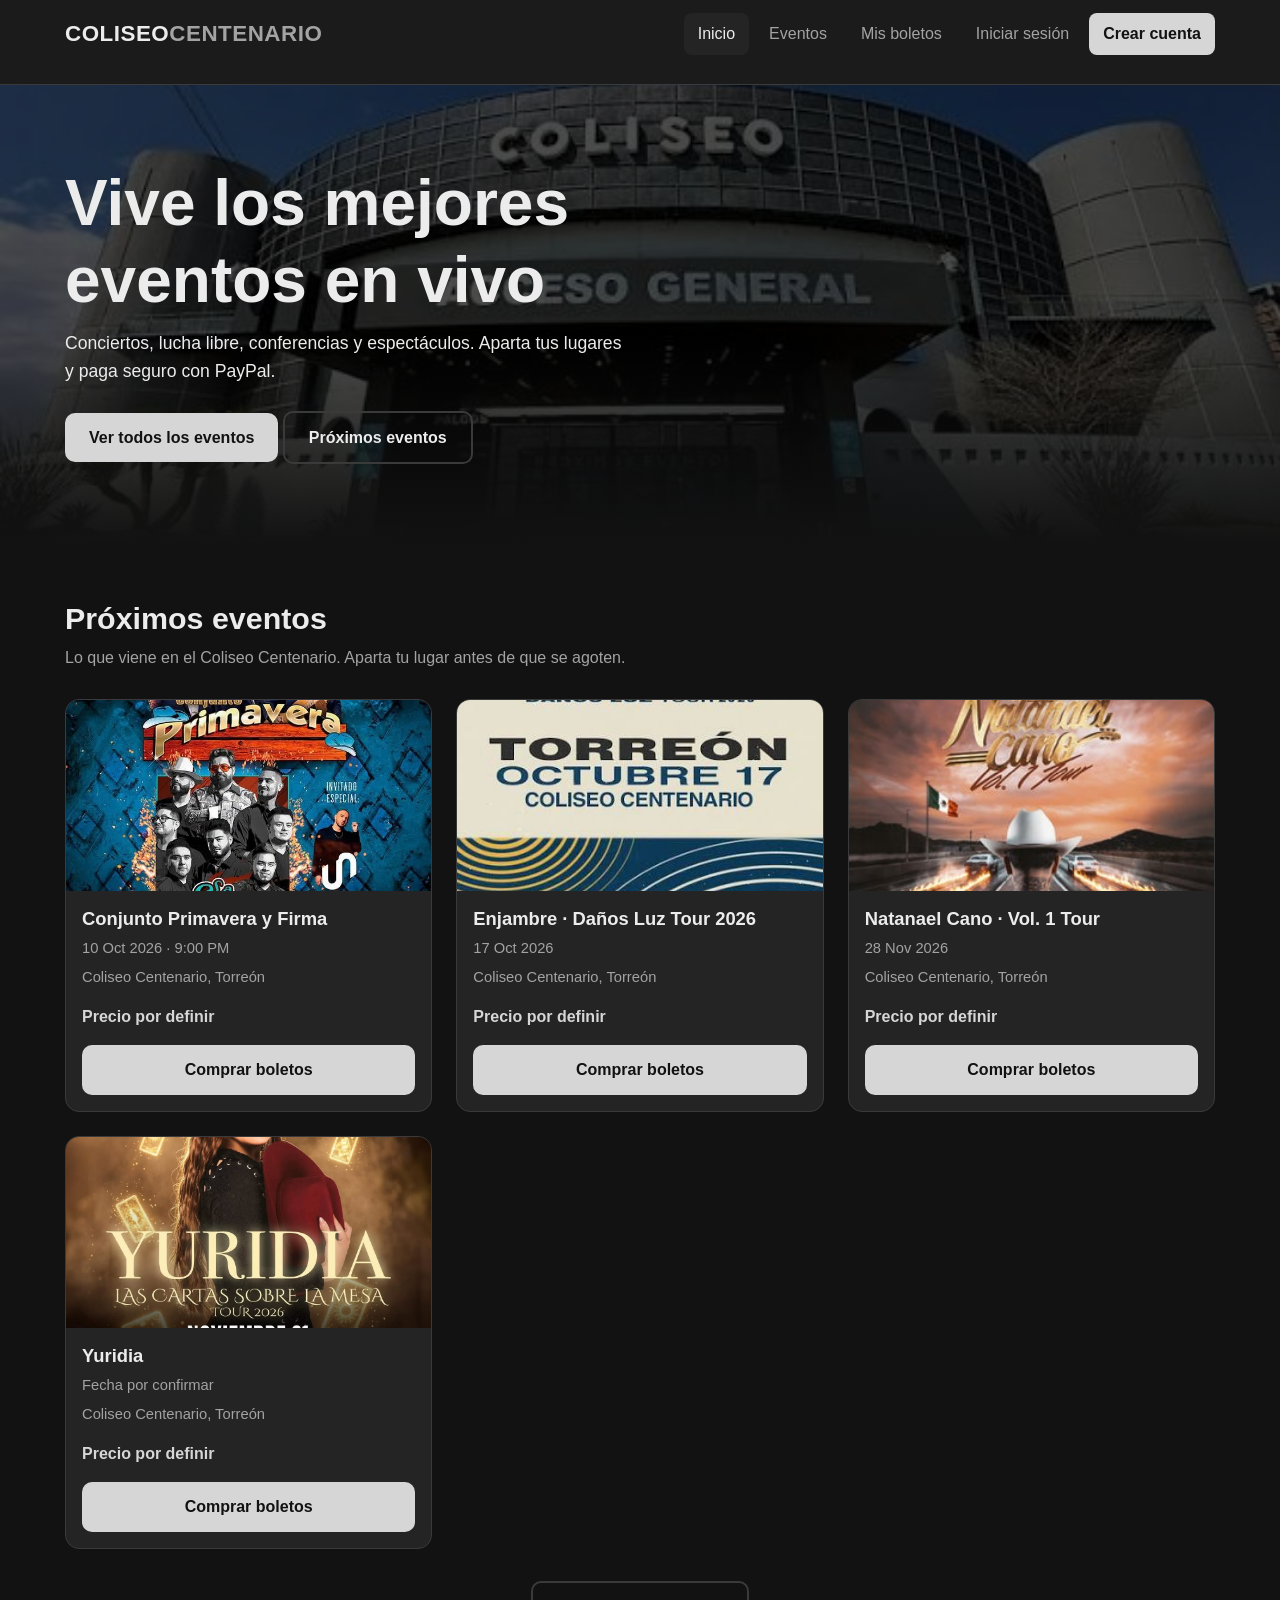
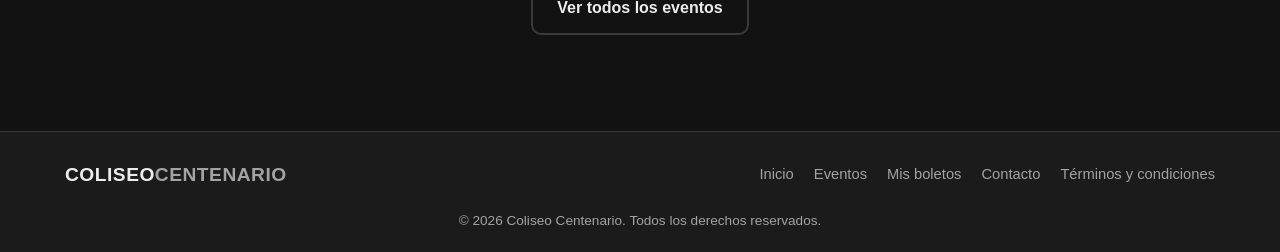
==== commit 4f539bda: "Se agrego pagina de compra de Boletos y se agrego la opcion de escoger el tipo de cuenta a crear" ====
--- a/Web/index.html
+++ b/Web/index.html
@@ -1,5 +1,5 @@
 <!DOCTYPE html>
-<html lang="en">
+<html lang="es">
 <head>
     <meta charset="UTF-8">
     <meta name="viewport" content="width=device-width, initial-scale=1.0">
@@ -20,7 +20,7 @@
                 <a href="Eventos.html">Eventos</a>
                 <a href="MisBoletos.html">Mis boletos</a>
                 <a href="Iniciar.html">Iniciar sesión</a>
-                <a href="Registro.html" class="boton-menu">Crear cuenta</a>
+                <a href="registro.html" class="boton-menu">Crear cuenta</a>
             </nav>
         </div>
     </header>
@@ -33,7 +33,7 @@
             <h1 class="banner-titulo">Vive los mejores eventos en vivo</h1>
             <p class="banner-descripcion">Conciertos, lucha libre, conferencias y espectáculos. 
                 Aparta tus lugares y paga seguro con PayPal.</p>
-            <a href="#" class="boton">Ver todos los eventos</a>
+            <a href="Eventos.html" class="boton">Ver todos los eventos</a>
             <a href="#proximos" class="boton boton-borde">Próximos eventos</a>
         </div>
     </section>
@@ -49,55 +49,55 @@
         <!-- Evento  -->
             <article class="evento">
                 <div class="evento-cartel">
-                    <img src="../Recursos/coliseo.jpg"  class="evento-imagen">
+                    <img src="../Recursos/primavera.jpg" alt="Cartel de Conjunto Primavera y Firma" class="evento-imagen">
                 </div>
                 <div class="evento-info">
                     <h3 class="evento-titulo">Conjunto Primavera y Firma</h3>
                     <p class="evento-dato">10 Oct 2026 · 9:00 PM</p>
                     <p class="evento-dato">Coliseo Centenario, Torreón</p>
                     <p class="evento-precio">Precio por definir</p>
-                    <a href="#" class="boton boton-completo">Comprar boletos</a>
+                    <a href="Boletos.html" class="boton boton-completo">Comprar boletos</a>
                 </div>
         </article>
         
         <!-- Evento 3 -->
         <article class="evento">
           <div class="evento-cartel">
-            <img src="../Recursos/enjambre.jpg"  class="evento-imagen">
+            <img src="../Recursos/enjambre.jpg" alt="Cartel de Enjambre · Daños Luz Tour 2026" class="evento-imagen">
           </div>
           <div class="evento-info">
             <h3 class="evento-titulo">Enjambre · Daños Luz Tour 2026</h3>
             <p class="evento-dato">17 Oct 2026</p>
             <p class="evento-dato">Coliseo Centenario, Torreón</p>
             <p class="evento-precio">Precio por definir</p>
-            <a href="#" class="boton boton-completo">Comprar boletos</a>
+            <a href="Boletos.html" class="boton boton-completo">Comprar boletos</a>
           </div>
         </article>
         <!-- Evento 8 -->
         <article class="evento">
           <div class="evento-cartel">
-            <img src="../Recursos/coliseo.jpg"  class="evento-imagen">
+            <img src="../Recursos/natanael.jpg" alt="Cartel de Natanael Cano · Vol. 1 Tour" class="evento-imagen">
           </div>
           <div class="evento-info">
             <h3 class="evento-titulo">Natanael Cano · Vol. 1 Tour</h3>
             <p class="evento-dato">28 Nov 2026</p>
             <p class="evento-dato">Coliseo Centenario, Torreón</p>
             <p class="evento-precio">Precio por definir</p>
-            <a href="#" class="boton boton-completo">Comprar boletos</a>
+            <a href="Boletos.html" class="boton boton-completo">Comprar boletos</a>
           </div>
         </article>
         
         <!-- Evento 9 -->
         <article class="evento">
           <div class="evento-cartel">
-            <img src="../Recursos/coliseo.jpg"  class="evento-imagen">
+            <img src="../Recursos/yuridia.jpg" alt="Cartel de Yuridia" class="evento-imagen">
           </div>
           <div class="evento-info">
             <h3 class="evento-titulo">Yuridia</h3>
             <p class="evento-dato">Fecha por confirmar</p>
             <p class="evento-dato">Coliseo Centenario, Torreón</p>
             <p class="evento-precio">Precio por definir</p>
-            <a href="#" class="boton boton-completo">Comprar boletos</a>
+            <a href="Boletos.html" class="boton boton-completo">Comprar boletos</a>
           </div>
         </article>
         
@@ -119,8 +119,8 @@
       
       <nav class="pie-enlaces">
         <a href="index.html">Inicio</a>
-        <a href="eventos.html">Eventos</a>
-        <a href="mis-boletos.html">Mis boletos</a>
+        <a href="Eventos.html">Eventos</a>
+        <a href="MisBoletos.html">Mis boletos</a>
         <a href="#">Contacto</a>
         <a href="#">Términos y condiciones</a>
       </nav>
--- a/Estilos/estilos.css
+++ b/Estilos/estilos.css
@@ -484,4 +484,142 @@
     color: var(--texto-suave);
     font-size: 0.85rem;
     text-align: center;
-}+}
+
+/* ====== PAGINADE BOLETOS================================ */
+.compra {
+    display: grid;
+    grid-template-columns: 1.3fr 1fr;
+    gap: 24px;
+    align-items: start;
+}
+
+.compra-caja {
+    padding: 24px;
+    background: var(--tarjeta);
+    border: 1px solid var(--borde);
+    border-radius: 14px;
+}
+
+.compra-titulo {
+    margin-bottom: 14px;
+    font-size: 1.2rem;
+}
+
+.mapa {
+    display: block;
+    width: 100%;
+    max-width: 480px;
+    margin: 0 auto;
+}
+
+.tabla-zonas {
+    width: 100%;
+    margin-top: 16px;
+    border-collapse: collapse;
+}
+
+.tabla-zonas th,
+.tabla-zonas td {
+    padding: 8px 10px;
+    border-bottom: 1px solid var(--borde);
+    text-align: left;
+}
+
+.punto {
+    display: inline-block;
+    width: 12px;
+    height: 12px;
+    margin-right: 8px;
+    border-radius: 50%;
+}
+
+.aviso {
+    margin: 14px 0;
+    padding: 12px 14px;
+    background: var(--fondo-2);
+    border-left: 4px solid var(--acento);
+    border-radius: 8px;
+    color: var(--texto-suave);
+    font-size: 0.92rem;
+}
+
+@media (max-width: 820px) {
+    .compra {
+        grid-template-columns: 1fr;
+    }
+}
+
+/* ====== ELEGIR TIPO DE CUENTA ================================== */
+.formulario-ancho {
+    max-width: 620px;
+}
+
+.tipo-radio {
+    position: absolute;
+    opacity: 0;
+}
+
+.tipos-cuenta {
+    display: grid;
+    grid-template-columns: repeat(auto-fit, minmax(150px, 1fr));
+    gap: 10px;
+    margin-bottom: 22px;
+}
+
+.tipo-tarjeta {
+    display: block;
+    padding: 14px 10px;
+    background: var(--fondo);
+    border: 2px solid var(--borde);
+    border-radius: 12px;
+    text-align: center;
+    cursor: pointer;
+}
+
+.tipo-tarjeta:hover {
+    border-color: var(--texto-suave);
+}
+
+.tipo-tarjeta strong {
+    display: block;
+    margin-bottom: 4px;
+}
+
+.tipo-tarjeta span {
+    color: var(--texto-suave);
+    font-size: 0.85rem;
+}
+
+#tipo-asistente:checked ~ .tipos-cuenta label[for="tipo-asistente"],
+#tipo-organizador:checked ~ .tipos-cuenta label[for="tipo-organizador"],
+#tipo-administrador:checked ~ .tipos-cuenta label[for="tipo-administrador"] {
+    background: var(--fondo-2);
+    border-color: var(--acento);
+}
+
+#tipo-asistente:focus-visible ~ .tipos-cuenta label[for="tipo-asistente"],
+#tipo-organizador:focus-visible ~ .tipos-cuenta label[for="tipo-organizador"],
+#tipo-administrador:focus-visible ~ .tipos-cuenta label[for="tipo-administrador"] {
+    outline: 2px solid var(--acento);
+}
+
+.extra {
+    display: none;
+    margin-bottom: 8px;
+    padding: 16px 16px 0;
+    background: var(--fondo-2);
+    border: 1px dashed var(--borde);
+    border-radius: 12px;
+}
+
+.extra-titulo {
+    margin-bottom: 12px;
+    font-size: 1rem;
+}
+
+#tipo-asistente:checked ~ .extra-asistente,
+#tipo-organizador:checked ~ .extra-organizador,
+#tipo-administrador:checked ~ .extra-administrador {
+    display: block;
+}
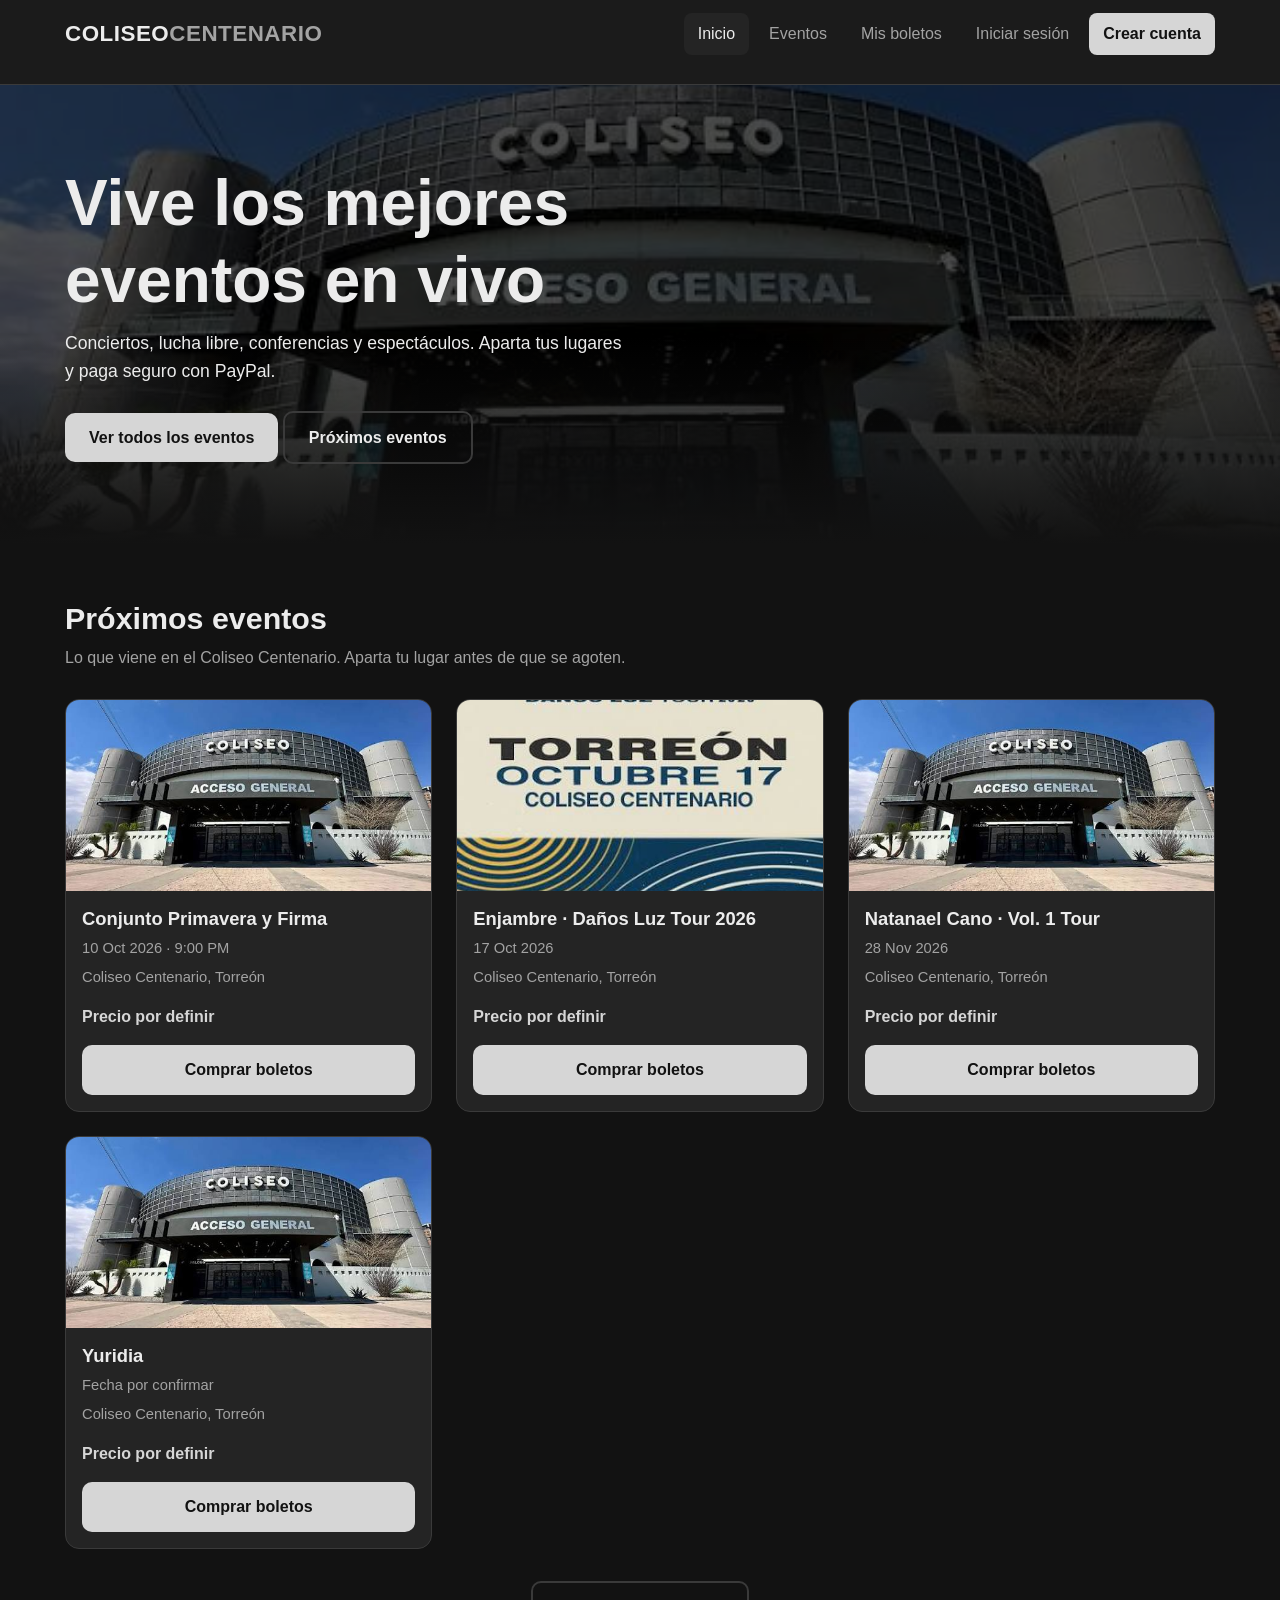
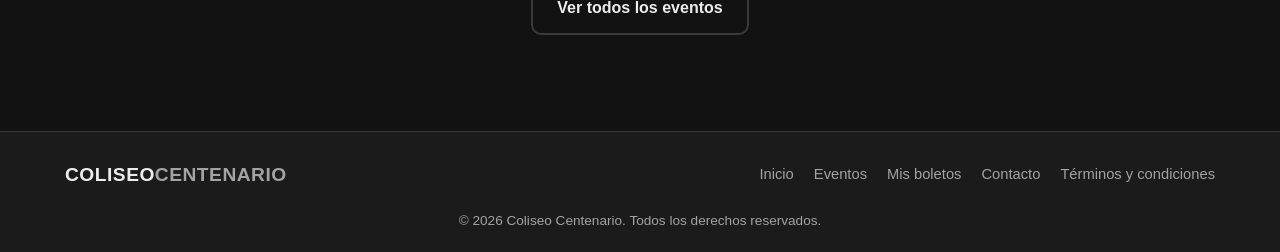
==== commit dab91257: "no se que se cambio creo footer" ====
--- a/Web/index.html
+++ b/Web/index.html
@@ -1,5 +1,5 @@
 <!DOCTYPE html>
-<html lang="es">
+<html lang="en">
 <head>
     <meta charset="UTF-8">
     <meta name="viewport" content="width=device-width, initial-scale=1.0">
@@ -20,7 +20,7 @@
                 <a href="Eventos.html">Eventos</a>
                 <a href="MisBoletos.html">Mis boletos</a>
                 <a href="Iniciar.html">Iniciar sesión</a>
-                <a href="registro.html" class="boton-menu">Crear cuenta</a>
+                <a href="Registro.html" class="boton-menu">Crear cuenta</a>
             </nav>
         </div>
     </header>
@@ -33,7 +33,7 @@
             <h1 class="banner-titulo">Vive los mejores eventos en vivo</h1>
             <p class="banner-descripcion">Conciertos, lucha libre, conferencias y espectáculos. 
                 Aparta tus lugares y paga seguro con PayPal.</p>
-            <a href="Eventos.html" class="boton">Ver todos los eventos</a>
+            <a href="#" class="boton">Ver todos los eventos</a>
             <a href="#proximos" class="boton boton-borde">Próximos eventos</a>
         </div>
     </section>
@@ -49,55 +49,55 @@
         <!-- Evento  -->
             <article class="evento">
                 <div class="evento-cartel">
-                    <img src="../Recursos/primavera.jpg" alt="Cartel de Conjunto Primavera y Firma" class="evento-imagen">
+                    <img src="../Recursos/coliseo.jpg"  class="evento-imagen">
                 </div>
                 <div class="evento-info">
                     <h3 class="evento-titulo">Conjunto Primavera y Firma</h3>
                     <p class="evento-dato">10 Oct 2026 · 9:00 PM</p>
                     <p class="evento-dato">Coliseo Centenario, Torreón</p>
                     <p class="evento-precio">Precio por definir</p>
-                    <a href="Boletos.html" class="boton boton-completo">Comprar boletos</a>
+                    <a href="#" class="boton boton-completo">Comprar boletos</a>
                 </div>
         </article>
         
         <!-- Evento 3 -->
         <article class="evento">
           <div class="evento-cartel">
-            <img src="../Recursos/enjambre.jpg" alt="Cartel de Enjambre · Daños Luz Tour 2026" class="evento-imagen">
+            <img src="../Recursos/enjambre.jpg"  class="evento-imagen">
           </div>
           <div class="evento-info">
             <h3 class="evento-titulo">Enjambre · Daños Luz Tour 2026</h3>
             <p class="evento-dato">17 Oct 2026</p>
             <p class="evento-dato">Coliseo Centenario, Torreón</p>
             <p class="evento-precio">Precio por definir</p>
-            <a href="Boletos.html" class="boton boton-completo">Comprar boletos</a>
+            <a href="#" class="boton boton-completo">Comprar boletos</a>
           </div>
         </article>
         <!-- Evento 8 -->
         <article class="evento">
           <div class="evento-cartel">
-            <img src="../Recursos/natanael.jpg" alt="Cartel de Natanael Cano · Vol. 1 Tour" class="evento-imagen">
+            <img src="../Recursos/coliseo.jpg"  class="evento-imagen">
           </div>
           <div class="evento-info">
             <h3 class="evento-titulo">Natanael Cano · Vol. 1 Tour</h3>
             <p class="evento-dato">28 Nov 2026</p>
             <p class="evento-dato">Coliseo Centenario, Torreón</p>
             <p class="evento-precio">Precio por definir</p>
-            <a href="Boletos.html" class="boton boton-completo">Comprar boletos</a>
+            <a href="#" class="boton boton-completo">Comprar boletos</a>
           </div>
         </article>
         
         <!-- Evento 9 -->
         <article class="evento">
           <div class="evento-cartel">
-            <img src="../Recursos/yuridia.jpg" alt="Cartel de Yuridia" class="evento-imagen">
+            <img src="../Recursos/coliseo.jpg"  class="evento-imagen">
           </div>
           <div class="evento-info">
             <h3 class="evento-titulo">Yuridia</h3>
             <p class="evento-dato">Fecha por confirmar</p>
             <p class="evento-dato">Coliseo Centenario, Torreón</p>
             <p class="evento-precio">Precio por definir</p>
-            <a href="Boletos.html" class="boton boton-completo">Comprar boletos</a>
+            <a href="#" class="boton boton-completo">Comprar boletos</a>
           </div>
         </article>
         
@@ -110,8 +110,6 @@
     </div>
   </section>
 
-
-
   <footer class="pie">
     <div class="contenedor pie-contenido">
       
@@ -119,8 +117,8 @@
       
       <nav class="pie-enlaces">
         <a href="index.html">Inicio</a>
-        <a href="Eventos.html">Eventos</a>
-        <a href="MisBoletos.html">Mis boletos</a>
+        <a href="eventos.html">Eventos</a>
+        <a href="mis-boletos.html">Mis boletos</a>
         <a href="#">Contacto</a>
         <a href="#">Términos y condiciones</a>
       </nav>
@@ -129,6 +127,6 @@
     
     <p class="pie-copy">© 2026 Coliseo Centenario. Todos los derechos reservados.</p>
   </footer>
-  
+
 </body>
 </html>
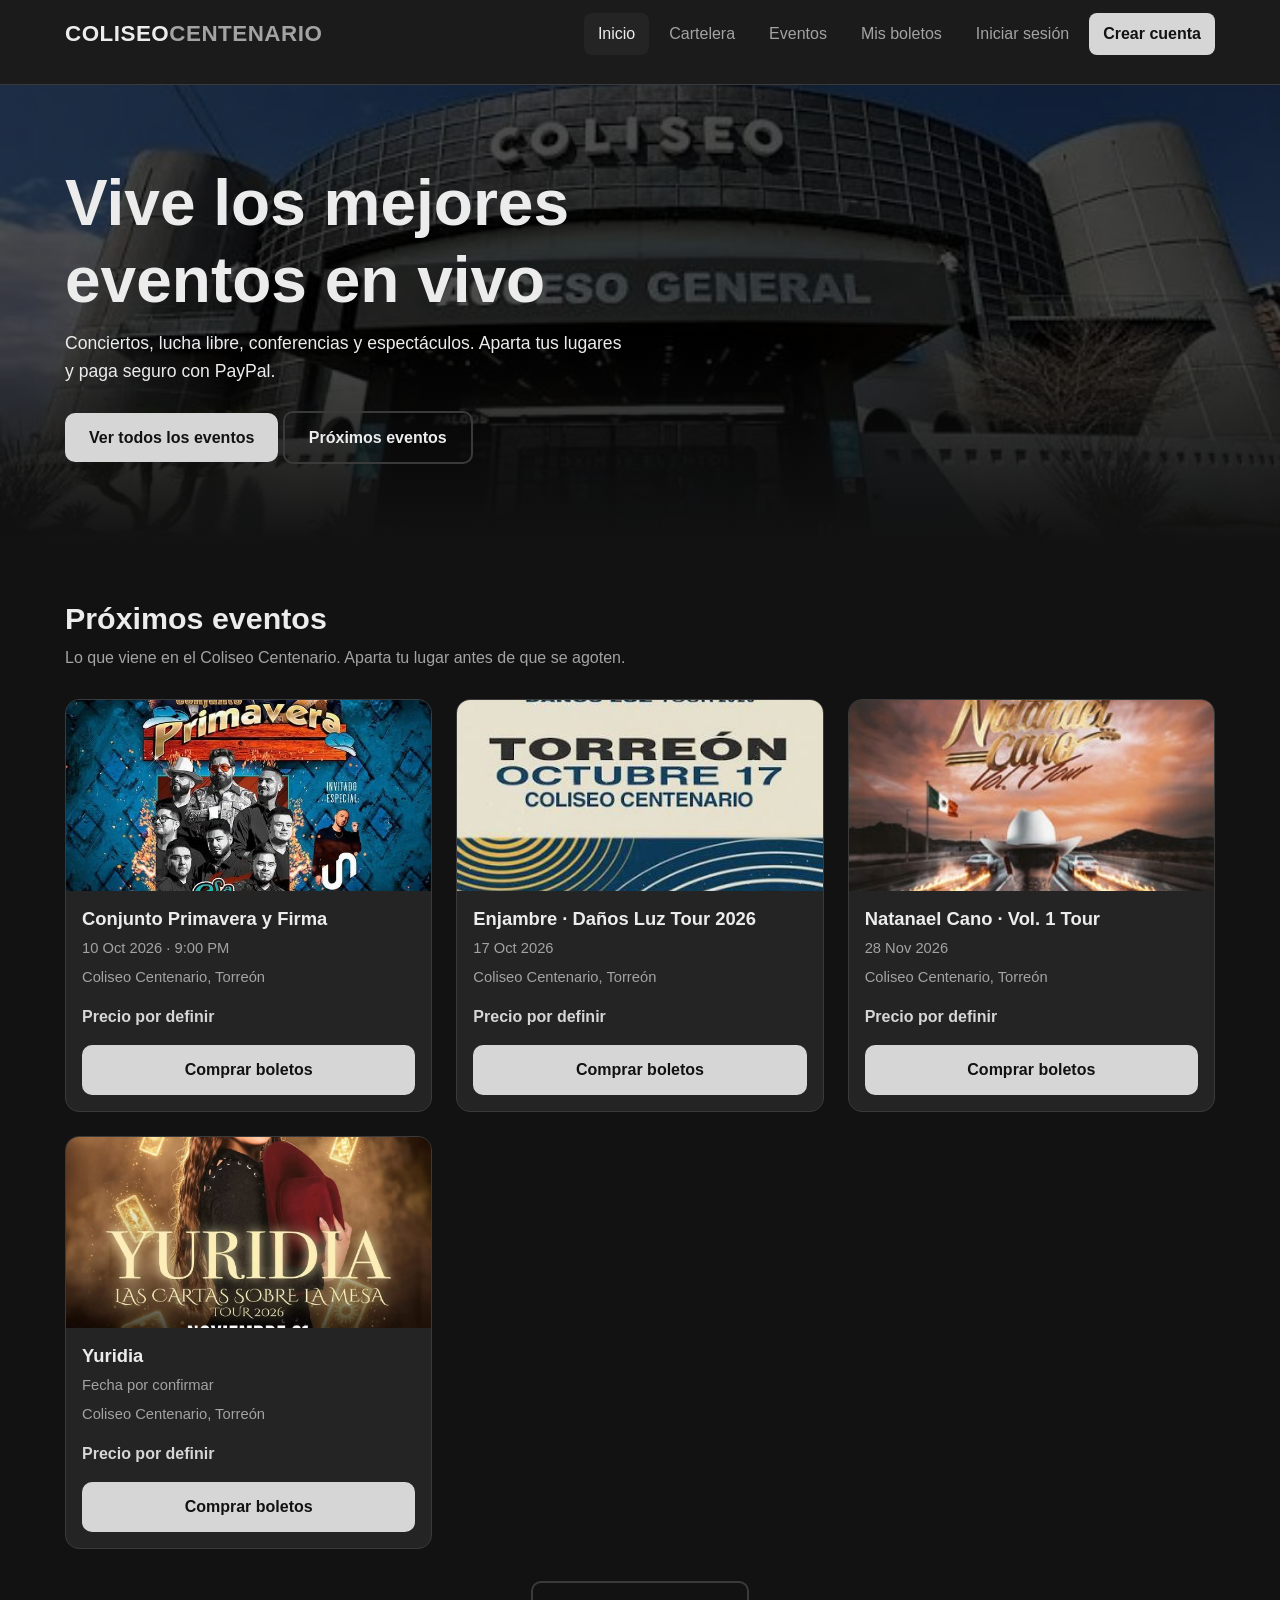
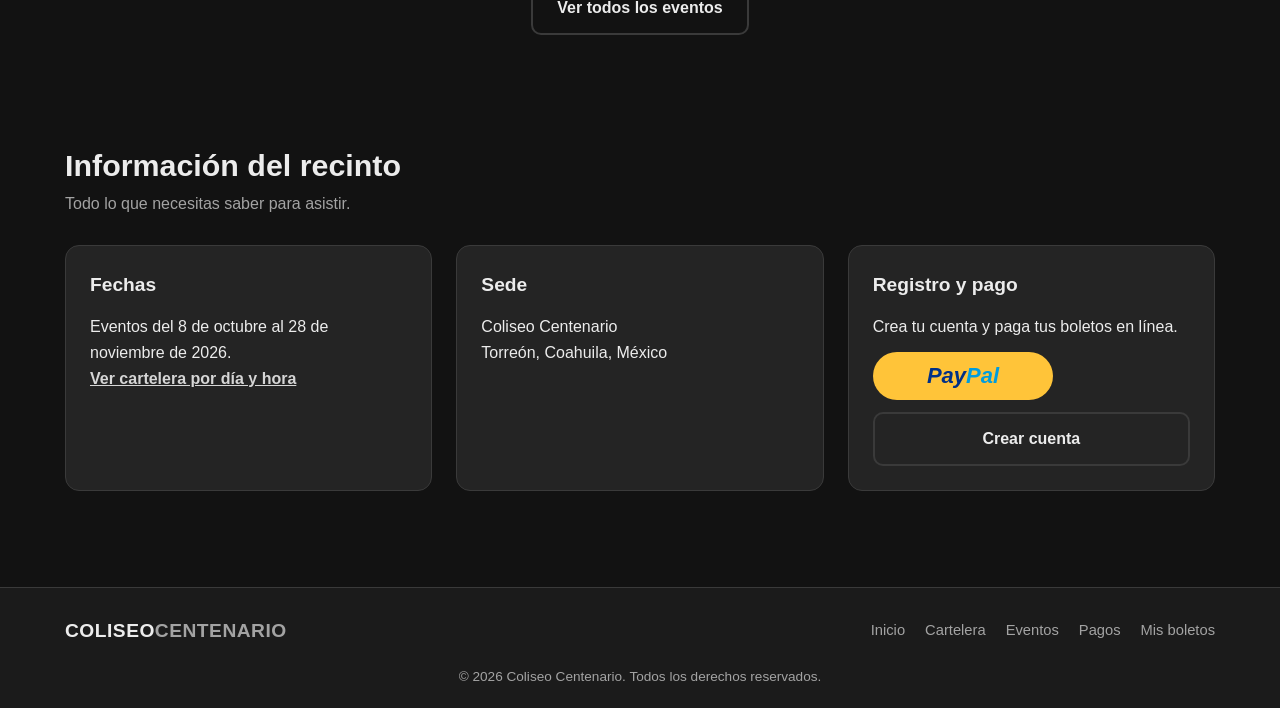
==== commit 503d68c7: "Se termino de agregar unos formularios para cumplir totalmente con las indicaciones de la profesora" ====
--- a/Web/index.html
+++ b/Web/index.html
@@ -1,5 +1,5 @@
 <!DOCTYPE html>
-<html lang="en">
+<html lang="es">
 <head>
     <meta charset="UTF-8">
     <meta name="viewport" content="width=device-width, initial-scale=1.0">
@@ -17,10 +17,11 @@
 
             <nav class="menu">
                 <a href="index.html" class="activo">Inicio</a>
-                <a href="Eventos.html">Eventos</a>
+                <a href="cartelera.html">Cartelera</a>
+                <a href="eventos.html">Eventos</a>
                 <a href="MisBoletos.html">Mis boletos</a>
                 <a href="Iniciar.html">Iniciar sesión</a>
-                <a href="Registro.html" class="boton-menu">Crear cuenta</a>
+                <a href="registro.html" class="boton-menu">Crear cuenta</a>
             </nav>
         </div>
     </header>
@@ -33,7 +34,7 @@
             <h1 class="banner-titulo">Vive los mejores eventos en vivo</h1>
             <p class="banner-descripcion">Conciertos, lucha libre, conferencias y espectáculos. 
                 Aparta tus lugares y paga seguro con PayPal.</p>
-            <a href="#" class="boton">Ver todos los eventos</a>
+            <a href="eventos.html" class="boton">Ver todos los eventos</a>
             <a href="#proximos" class="boton boton-borde">Próximos eventos</a>
         </div>
     </section>
@@ -49,84 +50,112 @@
         <!-- Evento  -->
             <article class="evento">
                 <div class="evento-cartel">
-                    <img src="../Recursos/coliseo.jpg"  class="evento-imagen">
+                    <img src="../Recursos/primavera.jpg" alt="Cartel de Conjunto Primavera y Firma" class="evento-imagen">
                 </div>
                 <div class="evento-info">
                     <h3 class="evento-titulo">Conjunto Primavera y Firma</h3>
                     <p class="evento-dato">10 Oct 2026 · 9:00 PM</p>
                     <p class="evento-dato">Coliseo Centenario, Torreón</p>
                     <p class="evento-precio">Precio por definir</p>
-                    <a href="#" class="boton boton-completo">Comprar boletos</a>
+                    <a href="boletos.html" class="boton boton-completo">Comprar boletos</a>
                 </div>
         </article>
         
         <!-- Evento 3 -->
         <article class="evento">
           <div class="evento-cartel">
-            <img src="../Recursos/enjambre.jpg"  class="evento-imagen">
+            <img src="../Recursos/enjambre.jpg" alt="Cartel de Enjambre · Daños Luz Tour 2026" class="evento-imagen">
           </div>
           <div class="evento-info">
             <h3 class="evento-titulo">Enjambre · Daños Luz Tour 2026</h3>
             <p class="evento-dato">17 Oct 2026</p>
             <p class="evento-dato">Coliseo Centenario, Torreón</p>
             <p class="evento-precio">Precio por definir</p>
-            <a href="#" class="boton boton-completo">Comprar boletos</a>
+            <a href="boletos.html" class="boton boton-completo">Comprar boletos</a>
           </div>
         </article>
         <!-- Evento 8 -->
         <article class="evento">
           <div class="evento-cartel">
-            <img src="../Recursos/coliseo.jpg"  class="evento-imagen">
+            <img src="../Recursos/natanael.jpg" alt="Cartel de Natanael Cano · Vol. 1 Tour" class="evento-imagen">
           </div>
           <div class="evento-info">
             <h3 class="evento-titulo">Natanael Cano · Vol. 1 Tour</h3>
             <p class="evento-dato">28 Nov 2026</p>
             <p class="evento-dato">Coliseo Centenario, Torreón</p>
             <p class="evento-precio">Precio por definir</p>
-            <a href="#" class="boton boton-completo">Comprar boletos</a>
+            <a href="boletos.html" class="boton boton-completo">Comprar boletos</a>
           </div>
         </article>
         
         <!-- Evento 9 -->
         <article class="evento">
           <div class="evento-cartel">
-            <img src="../Recursos/coliseo.jpg"  class="evento-imagen">
+            <img src="../Recursos/yuridia.jpg" alt="Cartel de Yuridia" class="evento-imagen">
           </div>
           <div class="evento-info">
             <h3 class="evento-titulo">Yuridia</h3>
             <p class="evento-dato">Fecha por confirmar</p>
             <p class="evento-dato">Coliseo Centenario, Torreón</p>
             <p class="evento-precio">Precio por definir</p>
-            <a href="#" class="boton boton-completo">Comprar boletos</a>
+            <a href="boletos.html" class="boton boton-completo">Comprar boletos</a>
           </div>
         </article>
         
       </div>
       
       <div class="seccion-final">
-        <a href="Eventos.html" class="boton boton-borde">Ver todos los eventos</a>
+        <a href="eventos.html" class="boton boton-borde">Ver todos los eventos</a>
       </div>
       
     </div>
   </section>
 
-  <footer class="pie">
+
+
+      <!-- =============== sede, fechas y pago ============================ -->
+    <section class="seccion">
+        <div class="contenedor">
+            <h2 class="seccion-titulo">Información del recinto</h2>
+            <p class="seccion-subtitulo">Todo lo que necesitas saber para asistir.</p>
+            <div class="rejilla">
+                <div class="compra-caja">
+                    <h3 class="compra-titulo">Fechas</h3>
+                    <p>Eventos del 8 de octubre al 28 de noviembre de 2026.</p>
+                    <p><a href="cartelera.html" class="formulario-enlace">Ver cartelera por día y hora</a></p>
+                </div>
+                <div class="compra-caja">
+                    <h3 class="compra-titulo">Sede</h3>
+                    <p>Coliseo Centenario</p>
+                    <p>Torreón, Coahuila, México</p>
+                </div>
+                <div class="compra-caja">
+                    <h3 class="compra-titulo">Registro y pago</h3>
+                    <p>Crea tu cuenta y paga tus boletos en línea.</p>
+                    <a href="pagos.html"><img src="../Recursos/paypal.svg" alt="Pagar con PayPal" class="paypal"></a>
+                    <a href="registro.html" class="boton boton-borde boton-completo">Crear cuenta</a>
+                </div>
+            </div>
+        </div>
+    </section>
+
+    <footer class="pie">
     <div class="contenedor pie-contenido">
       
       <p class="pie-logo">COLISEO<span>CENTENARIO</span></p>
       
       <nav class="pie-enlaces">
-        <a href="index.html">Inicio</a>
-        <a href="eventos.html">Eventos</a>
-        <a href="mis-boletos.html">Mis boletos</a>
-        <a href="#">Contacto</a>
-        <a href="#">Términos y condiciones</a>
-      </nav>
+            <a href="index.html">Inicio</a>
+            <a href="cartelera.html">Cartelera</a>
+            <a href="eventos.html">Eventos</a>
+            <a href="pagos.html">Pagos</a>
+            <a href="MisBoletos.html">Mis boletos</a>
+        </nav>
       
     </div>
     
     <p class="pie-copy">© 2026 Coliseo Centenario. Todos los derechos reservados.</p>
   </footer>
-
+  
 </body>
 </html>
--- a/Estilos/estilos.css
+++ b/Estilos/estilos.css
@@ -623,3 +623,54 @@
 #tipo-administrador:checked ~ .extra-administrador {
     display: block;
 }
+
+
+/* ====== CARTELERA, HISTORIAL, DETALLE Y PAGOS ============================= */
+.filtros {
+    display: flex;
+    flex-wrap: wrap;
+    align-items: flex-end;
+    gap: 16px;
+    margin-bottom: 24px;
+}
+
+.filtros .campo {
+    flex: 1 1 180px;
+    margin-bottom: 0;
+}
+
+.tabla-scroll {
+    overflow-x: auto;
+}
+
+.detalle-imagen {
+    display: block;
+    width: 100%;
+    border-radius: 10px;
+}
+
+.paypal {
+    display: block;
+    height: 48px;
+    margin: 12px 0;
+}
+
+.pagos-subtitulo {
+    margin-top: 40px;
+}
+
+
+/* ====== BOTÓN CON LOGO DE PAYPAL AL LADO ================================== */
+.fila-boton {
+    display: flex;
+    align-items: center;
+    gap: 12px;
+}
+
+.fila-boton .boton {
+    flex: 1;
+}
+
+.paypal-mini {
+    height: 28px;
+}
